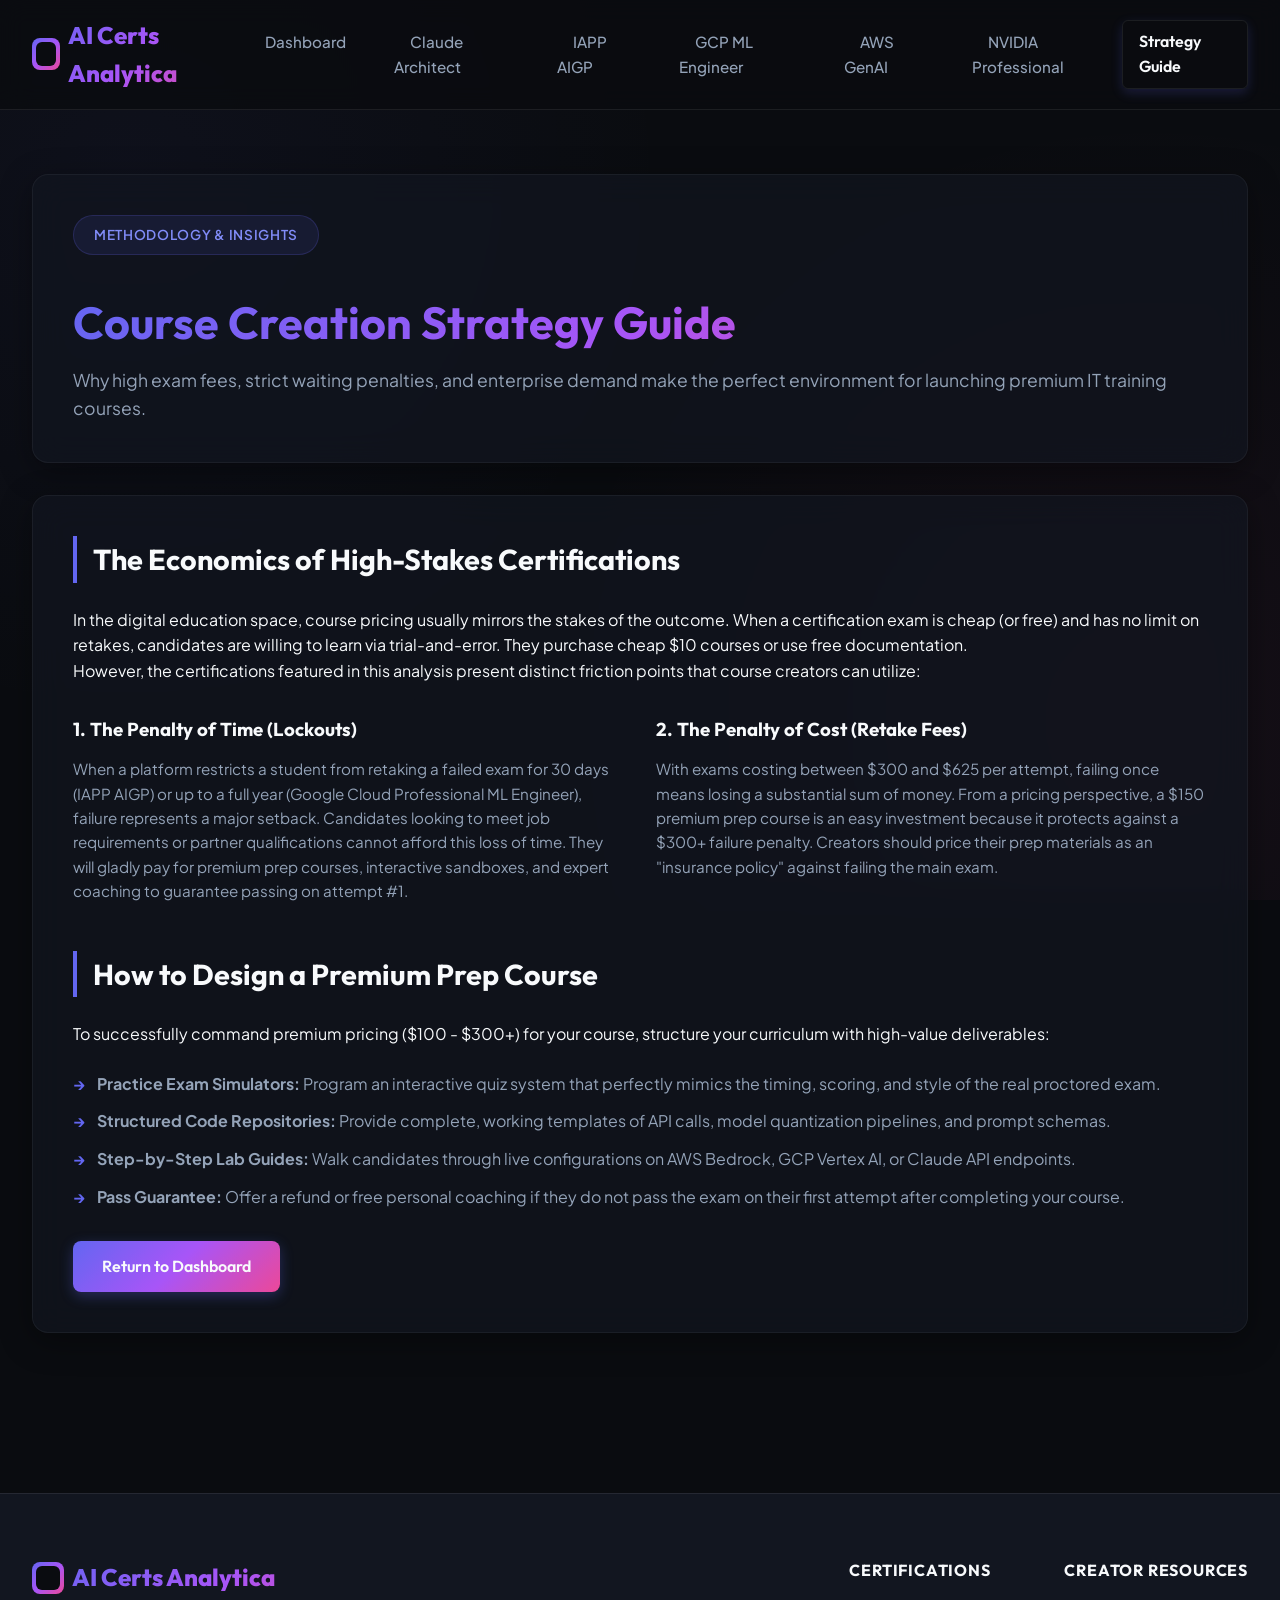
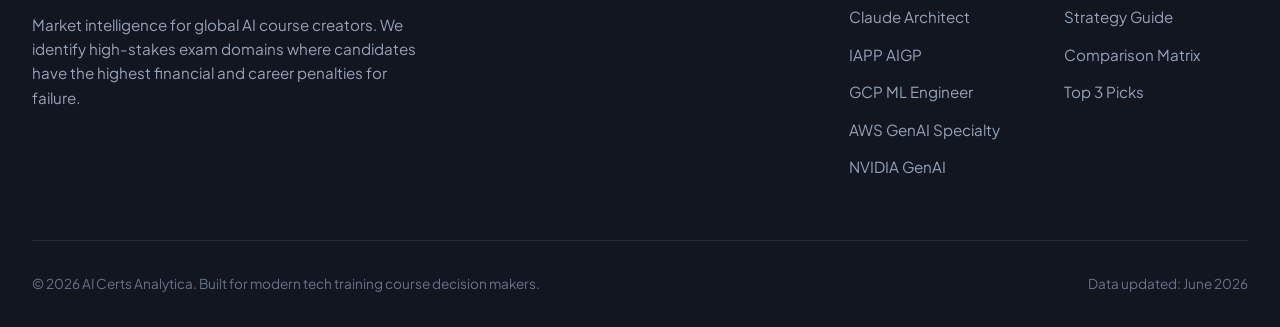
==== about.html @ 6aba5009 "feat: add global AI certifications dashboard, top 3 picks, matrix, and details pages" ====
<!DOCTYPE html>
<html lang="en">
<head>
  <meta charset="UTF-8">
  <meta name="viewport" content="width=device-width, initial-scale=1.0">
  <title>Course Selection Strategy Guide - AI Certifications Analysis</title>
  <meta name="description" content="A comprehensive strategy guide helping content creators select high-value, high-stakes AI certifications.">
  <link rel="stylesheet" href="index.css">
</head>
<body>

  <!-- Navigation -->
  <header>
    <div class="nav-container">
      <a href="index.html" class="logo">
        <span class="logo-icon"></span>
        AI Certs Analytica
      </a>
      <ul class="nav-menu">
        <li><a href="index.html">Dashboard</a></li>
        <li><a href="claude-architect.html">Claude Architect</a></li>
        <li><a href="iapp-aigp.html">IAPP AIGP</a></li>
        <li><a href="google-cloud-ml.html">GCP ML Engineer</a></li>
        <li><a href="aws-generative-ai.html">AWS GenAI</a></li>
        <li><a href="nvidia-ai.html">NVIDIA Professional</a></li>
      </ul>
      <div>
        <a href="about.html" class="btn btn-secondary nav-cta" style="padding: 0.5rem 1rem; border-radius: 6px;">Strategy Guide</a>
      </div>
    </div>
  </header>

  <!-- Page content -->
  <main class="container">
    <div class="glass-card" style="margin-top: 2rem;">
      <span class="hero-tag" style="background: rgba(99, 102, 241, 0.1); border-color: rgba(99, 102, 241, 0.2);">METHODOLOGY & INSIGHTS</span>
      <h1 style="font-family: var(--font-display); font-size: 2.8rem; margin-top: 0.5rem; background: var(--accent-gradient); -webkit-background-clip: text; -webkit-text-fill-color: transparent;">Course Creation Strategy Guide</h1>
      <p style="color: var(--text-secondary); font-size: 1.1rem; margin-top: 0.5rem;">Why high exam fees, strict waiting penalties, and enterprise demand make the perfect environment for launching premium IT training courses.</p>
    </div>

    <!-- Strategy Content -->
    <div class="glass-card">
      <h2 style="font-family: var(--font-display); font-size: 1.8rem; margin-bottom: 1.5rem; border-left: 4px solid var(--accent-color); padding-left: 1rem;">The Economics of High-Stakes Certifications</h2>
      <p>
        In the digital education space, course pricing usually mirrors the stakes of the outcome. 
        When a certification exam is cheap (or free) and has no limit on retakes, candidates are willing to learn via trial-and-error. 
        They purchase cheap $10 courses or use free documentation.
      </p>
      <p>
        However, the certifications featured in this analysis present distinct friction points that course creators can utilize:
      </p>
      
      <div style="display: grid; grid-template-columns: 1fr 1fr; gap: 2rem; margin-top: 2rem; margin-bottom: 2rem;">
        <div>
          <h3 style="font-family: var(--font-display); margin-bottom: 0.75rem; color: var(--text-primary);">1. The Penalty of Time (Lockouts)</h3>
          <p style="color: var(--text-secondary); font-size: 0.95rem;">
            When a platform restricts a student from retaking a failed exam for 30 days (IAPP AIGP) or up to a full year (Google Cloud Professional ML Engineer), failure represents a major setback. 
            Candidates looking to meet job requirements or partner qualifications cannot afford this loss of time. They will gladly pay for premium prep courses, interactive sandboxes, and expert coaching to guarantee passing on attempt #1.
          </p>
        </div>
        <div>
          <h3 style="font-family: var(--font-display); margin-bottom: 0.75rem; color: var(--text-primary);">2. The Penalty of Cost (Retake Fees)</h3>
          <p style="color: var(--text-secondary); font-size: 0.95rem;">
            With exams costing between $300 and $625 per attempt, failing once means losing a substantial sum of money. 
            From a pricing perspective, a $150 premium prep course is an easy investment because it protects against a $300+ failure penalty. 
            Creators should price their prep materials as an "insurance policy" against failing the main exam.
          </p>
        </div>
      </div>

      <h2 style="font-family: var(--font-display); font-size: 1.8rem; margin-bottom: 1.5rem; border-left: 4px solid var(--accent-color); padding-left: 1rem; margin-top: 3rem;">How to Design a Premium Prep Course</h2>
      <p style="margin-bottom: 1.5rem;">To successfully command premium pricing ($100 - $300+) for your course, structure your curriculum with high-value deliverables:</p>
      <ul class="bullet-list" style="margin-bottom: 2rem;">
        <li><strong>Practice Exam Simulators:</strong> Program an interactive quiz system that perfectly mimics the timing, scoring, and style of the real proctored exam.</li>
        <li><strong>Structured Code Repositories:</strong> Provide complete, working templates of API calls, model quantization pipelines, and prompt schemas.</li>
        <li><strong>Step-by-Step Lab Guides:</strong> Walk candidates through live configurations on AWS Bedrock, GCP Vertex AI, or Claude API endpoints.</li>
        <li><strong>Pass Guarantee:</strong> Offer a refund or free personal coaching if they do not pass the exam on their first attempt after completing your course.</li>
      </ul>
      
      <a href="index.html" class="btn btn-primary">Return to Dashboard</a>
    </div>
  </main>

  <!-- Footer -->
  <footer>
    <div class="footer-content">
      <div class="footer-brand">
        <a href="index.html" class="logo">
          <span class="logo-icon"></span>
          AI Certs Analytica
        </a>
        <p>Market intelligence for global AI course creators. We identify high-stakes exam domains where candidates have the highest financial and career penalties for failure.</p>
      </div>
      <div class="footer-links">
        <div class="footer-col">
          <h4>Certifications</h4>
          <ul>
            <li><a href="claude-architect.html">Claude Architect</a></li>
            <li><a href="iapp-aigp.html">IAPP AIGP</a></li>
            <li><a href="google-cloud-ml.html">GCP ML Engineer</a></li>
            <li><a href="aws-generative-ai.html">AWS GenAI Specialty</a></li>
            <li><a href="nvidia-ai.html">NVIDIA GenAI</a></li>
          </ul>
        </div>
        <div class="footer-col">
          <h4>Creator Resources</h4>
          <ul>
            <li><a href="about.html">Strategy Guide</a></li>
            <li><a href="index.html#comparison-matrix">Comparison Matrix</a></li>
            <li><a href="index.html#top-picks">Top 3 Picks</a></li>
          </ul>
        </div>
      </div>
    </div>
    <div class="footer-bottom">
      <p>&copy; 2026 AI Certs Analytica. Built for modern tech training course decision makers.</p>
      <p>Data updated: June 2026</p>
    </div>
  </footer>

</body>
</html>
---- index.css ----
@import url('https://fonts.googleapis.com/css2?family=Outfit:wght@300;400;500;600;700;800&family=Plus+Jakarta+Sans:wght@300;400;500;600;700;800&display=swap');

:root {
  --bg-primary: #0a0c10;
  --bg-secondary: #121620;
  --bg-tertiary: #1a1f2e;
  --accent-color: #6366f1; /* Indigo */
  --accent-glow: rgba(99, 102, 241, 0.15);
  --accent-gradient: linear-gradient(135deg, #6366f1 0%, #a855f7 50%, #ec4899 100%);
  --accent-gradient-hover: linear-gradient(135deg, #4f46e5 0%, #9333ea 50%, #db2777 100%);
  --text-primary: #f8fafc;
  --text-secondary: #94a3b8;
  --text-muted: #64748b;
  --border-color: rgba(255, 255, 255, 0.08);
  --glass-bg: rgba(18, 22, 32, 0.7);
  --glass-border: rgba(255, 255, 255, 0.05);
  --glass-shadow: 0 8px 32px 0 rgba(0, 0, 0, 0.37);
  --success: #10b981;
  --warning: #f59e0b;
  --danger: #ef4444;
  --transition: all 0.3s cubic-bezier(0.4, 0, 0.2, 1);
  --font-display: 'Outfit', sans-serif;
  --font-body: 'Plus Jakarta Sans', sans-serif;
}

* {
  box-sizing: border-box;
  margin: 0;
  padding: 0;
}

body {
  background-color: var(--bg-primary);
  color: var(--text-primary);
  font-family: var(--font-body);
  line-height: 1.6;
  overflow-x: hidden;
  background-image: 
    radial-gradient(circle at 10% 20%, rgba(99, 102, 241, 0.05) 0%, transparent 40%),
    radial-gradient(circle at 90% 80%, rgba(236, 72, 153, 0.05) 0%, transparent 45%);
  background-attachment: fixed;
}

/* Scrollbar styling */
::-webkit-scrollbar {
  width: 8px;
}
::-webkit-scrollbar-track {
  background: var(--bg-primary);
}
::-webkit-scrollbar-thumb {
  background: var(--bg-tertiary);
  border-radius: 4px;
}
::-webkit-scrollbar-thumb:hover {
  background: var(--accent-color);
}

/* Header & Navigation */
header {
  position: sticky;
  top: 0;
  z-index: 100;
  background: rgba(10, 12, 16, 0.8);
  backdrop-filter: blur(12px);
  -webkit-backdrop-filter: blur(12px);
  border-bottom: 1px solid var(--border-color);
}

.nav-container {
  max-width: 1400px;
  margin: 0 auto;
  padding: 1rem 2rem;
  display: flex;
  justify-content: space-between;
  align-items: center;
}

.logo {
  font-family: var(--font-display);
  font-size: 1.5rem;
  font-weight: 800;
  text-decoration: none;
  background: var(--accent-gradient);
  -webkit-background-clip: text;
  -webkit-text-fill-color: transparent;
  display: flex;
  align-items: center;
  gap: 0.5rem;
}

.logo-icon {
  width: 32px;
  height: 32px;
  background: var(--accent-gradient);
  border-radius: 8px;
  display: inline-block;
  position: relative;
}

.logo-icon::before {
  content: '';
  position: absolute;
  top: 4px;
  left: 4px;
  right: 4px;
  bottom: 4px;
  background: var(--bg-primary);
  border-radius: 6px;
}

.nav-menu {
  display: flex;
  gap: 2rem;
  list-style: none;
}

.nav-menu a {
  color: var(--text-secondary);
  text-decoration: none;
  font-weight: 500;
  font-size: 0.95rem;
  transition: var(--transition);
  padding: 0.5rem 1rem;
  border-radius: 8px;
}

.nav-menu a:hover, .nav-menu a.active {
  color: var(--text-primary);
  background: rgba(255, 255, 255, 0.05);
}

.nav-cta {
  background: var(--accent-gradient);
  color: var(--text-primary) !important;
  font-weight: 600 !important;
  box-shadow: 0 4px 12px rgba(99, 102, 241, 0.2);
}

.nav-cta:hover {
  transform: translateY(-2px);
  box-shadow: 0 6px 18px rgba(99, 102, 241, 0.35);
}

/* Layout and Container */
.container {
  max-width: 1400px;
  margin: 0 auto;
  padding: 2rem;
}

/* Hero Section */
.hero {
  text-align: center;
  padding: 4rem 1rem 6rem;
  position: relative;
}

.hero-tag {
  display: inline-block;
  padding: 0.5rem 1.25rem;
  background: rgba(99, 102, 241, 0.1);
  border: 1px solid rgba(99, 102, 241, 0.2);
  border-radius: 99px;
  font-size: 0.85rem;
  font-weight: 600;
  color: #818cf8;
  margin-bottom: 1.5rem;
  text-transform: uppercase;
  letter-spacing: 0.05em;
}

.hero h1 {
  font-family: var(--font-display);
  font-size: 3.5rem;
  font-weight: 800;
  line-height: 1.2;
  margin-bottom: 1.5rem;
  background: var(--accent-gradient);
  -webkit-background-clip: text;
  -webkit-text-fill-color: transparent;
}

.hero p {
  font-size: 1.25rem;
  color: var(--text-secondary);
  max-width: 800px;
  margin: 0 auto 2.5rem;
}

.hero-actions {
  display: flex;
  justify-content: center;
  gap: 1rem;
}

.btn {
  display: inline-block;
  padding: 0.8rem 1.8rem;
  border-radius: 8px;
  font-weight: 600;
  text-decoration: none;
  cursor: pointer;
  transition: var(--transition);
  font-family: var(--font-display);
}

.btn-primary {
  background: var(--accent-gradient);
  color: var(--text-primary);
  border: none;
  box-shadow: 0 4px 14px rgba(99, 102, 241, 0.3);
}

.btn-primary:hover {
  transform: translateY(-2px);
  box-shadow: 0 6px 20px rgba(99, 102, 241, 0.45);
}

.btn-secondary {
  background: transparent;
  color: var(--text-primary);
  border: 1px solid var(--border-color);
}

.btn-secondary:hover {
  background: rgba(255, 255, 255, 0.05);
  border-color: var(--text-secondary);
}

/* Card layout & Glassmorphism */
.glass-card {
  background: var(--glass-bg);
  backdrop-filter: blur(16px);
  -webkit-backdrop-filter: blur(16px);
  border: 1px solid var(--glass-border);
  border-radius: 16px;
  box-shadow: var(--glass-shadow);
  padding: 2.5rem;
  margin-bottom: 2rem;
  position: relative;
  overflow: hidden;
}

.glass-card::before {
  content: '';
  position: absolute;
  top: 0;
  left: 0;
  width: 100%;
  height: 4px;
  background: var(--accent-gradient);
  opacity: 0;
  transition: var(--transition);
}

.glass-card:hover::before {
  opacity: 1;
}

/* Grid System */
.grid-3 {
  display: grid;
  grid-template-columns: repeat(auto-fit, minmax(350px, 1fr));
  gap: 2rem;
  margin-bottom: 3rem;
}

/* Picks section styling */
.pick-badge {
  position: absolute;
  top: 1.5rem;
  right: 1.5rem;
  background: var(--accent-gradient);
  color: var(--text-primary);
  padding: 0.25rem 0.75rem;
  border-radius: 99px;
  font-size: 0.75rem;
  font-weight: 700;
  text-transform: uppercase;
}

.pick-card h3 {
  font-family: var(--font-display);
  font-size: 1.5rem;
  margin-bottom: 1rem;
  display: flex;
  align-items: center;
  gap: 0.75rem;
}

.pick-card h3 i {
  color: #818cf8;
}

.pick-card p {
  color: var(--text-secondary);
  font-size: 0.95rem;
  margin-bottom: 1.5rem;
}

.pick-stats {
  display: grid;
  grid-template-columns: 1fr 1fr;
  gap: 1rem;
  border-top: 1px solid var(--border-color);
  padding-top: 1.25rem;
  margin-bottom: 1.5rem;
}

.pick-stat-item {
  display: flex;
  flex-direction: column;
}

.pick-stat-label {
  font-size: 0.75rem;
  color: var(--text-muted);
  text-transform: uppercase;
}

.pick-stat-val {
  font-size: 1.1rem;
  font-weight: 700;
  color: var(--text-primary);
  font-family: var(--font-display);
}

/* Comparison Matrix Table */
.matrix-wrapper {
  overflow-x: auto;
  border-radius: 12px;
  border: 1px solid var(--border-color);
  background: var(--bg-secondary);
}

.matrix-table {
  width: 100%;
  border-collapse: collapse;
  text-align: left;
  font-size: 0.95rem;
}

.matrix-table th {
  background: var(--bg-tertiary);
  padding: 1.25rem 1.5rem;
  font-family: var(--font-display);
  font-weight: 600;
  color: var(--text-primary);
  border-bottom: 2px solid var(--border-color);
  text-transform: uppercase;
  font-size: 0.8rem;
  letter-spacing: 0.05em;
}

.matrix-table td {
  padding: 1.25rem 1.5rem;
  border-bottom: 1px solid var(--border-color);
  color: var(--text-secondary);
  vertical-align: middle;
}

.matrix-table tbody tr {
  transition: var(--transition);
}

.matrix-table tbody tr:hover {
  background: rgba(255, 255, 255, 0.02);
}

.cert-name {
  font-family: var(--font-display);
  font-weight: 600;
  color: var(--text-primary);
  font-size: 1.1rem;
}

.cert-provider {
  font-size: 0.8rem;
  color: var(--text-muted);
  display: block;
}

.badge-risk {
  display: inline-block;
  padding: 0.25rem 0.6rem;
  border-radius: 4px;
  font-size: 0.75rem;
  font-weight: 700;
  text-transform: uppercase;
}

.badge-risk.high {
  background: rgba(239, 68, 68, 0.1);
  color: #f87171;
  border: 1px solid rgba(239, 68, 68, 0.2);
}

.badge-risk.medium {
  background: rgba(245, 158, 11, 0.1);
  color: #fbbf24;
  border: 1px solid rgba(245, 158, 11, 0.2);
}

.badge-risk.low {
  background: rgba(16, 185, 129, 0.1);
  color: #34d399;
  border: 1px solid rgba(16, 185, 129, 0.2);
}

/* Detail page styles */
.detail-grid {
  display: grid;
  grid-template-columns: 2fr 1fr;
  gap: 3rem;
  margin-top: 2rem;
}

.sidebar-card {
  position: sticky;
  top: 100px;
}

.detail-section {
  margin-bottom: 3rem;
}

.detail-section h2 {
  font-family: var(--font-display);
  font-size: 1.8rem;
  margin-bottom: 1.5rem;
  border-left: 4px solid var(--accent-color);
  padding-left: 1rem;
}

.detail-section p {
  color: var(--text-secondary);
  margin-bottom: 1.25rem;
}

.bullet-list {
  list-style: none;
  margin-bottom: 1.5rem;
}

.bullet-list li {
  position: relative;
  padding-left: 1.5rem;
  margin-bottom: 0.75rem;
  color: var(--text-secondary);
}

.bullet-list li::before {
  content: '→';
  position: absolute;
  left: 0;
  color: var(--accent-color);
  font-weight: bold;
}

/* Footer */
footer {
  border-top: 1px solid var(--border-color);
  background: var(--bg-secondary);
  padding: 4rem 2rem 2rem;
  margin-top: 6rem;
}

.footer-content {
  max-width: 1400px;
  margin: 0 auto;
  display: flex;
  justify-content: space-between;
  flex-wrap: wrap;
  gap: 3rem;
  margin-bottom: 3rem;
}

.footer-brand {
  max-width: 400px;
}

.footer-brand p {
  color: var(--text-secondary);
  margin-top: 1rem;
  font-size: 0.95rem;
}

.footer-links {
  display: flex;
  gap: 4rem;
}

.footer-col h4 {
  font-family: var(--font-display);
  font-size: 1rem;
  margin-bottom: 1.25rem;
  text-transform: uppercase;
  letter-spacing: 0.05em;
}

.footer-col ul {
  list-style: none;
}

.footer-col ul li {
  margin-bottom: 0.75rem;
}

.footer-col ul a {
  color: var(--text-secondary);
  text-decoration: none;
  font-size: 0.95rem;
  transition: var(--transition);
}

.footer-col ul a:hover {
  color: var(--text-primary);
  padding-left: 4px;
}

.footer-bottom {
  max-width: 1400px;
  margin: 0 auto;
  border-top: 1px solid var(--border-color);
  padding-top: 2rem;
  display: flex;
  justify-content: space-between;
  align-items: center;
  color: var(--text-muted);
  font-size: 0.85rem;
}

/* Responsive adjustments */
@media (max-width: 1024px) {
  .detail-grid {
    grid-template-columns: 1fr;
  }
  .sidebar-card {
    position: static;
  }
}

@media (max-width: 768px) {
  .nav-container {
    flex-direction: column;
    gap: 1rem;
  }
  .nav-menu {
    flex-wrap: wrap;
    justify-content: center;
    gap: 1rem;
  }
  .hero h1 {
    font-size: 2.5rem;
  }
  .footer-content {
    flex-direction: column;
  }
  .footer-links {
    flex-direction: column;
    gap: 2rem;
  }
}
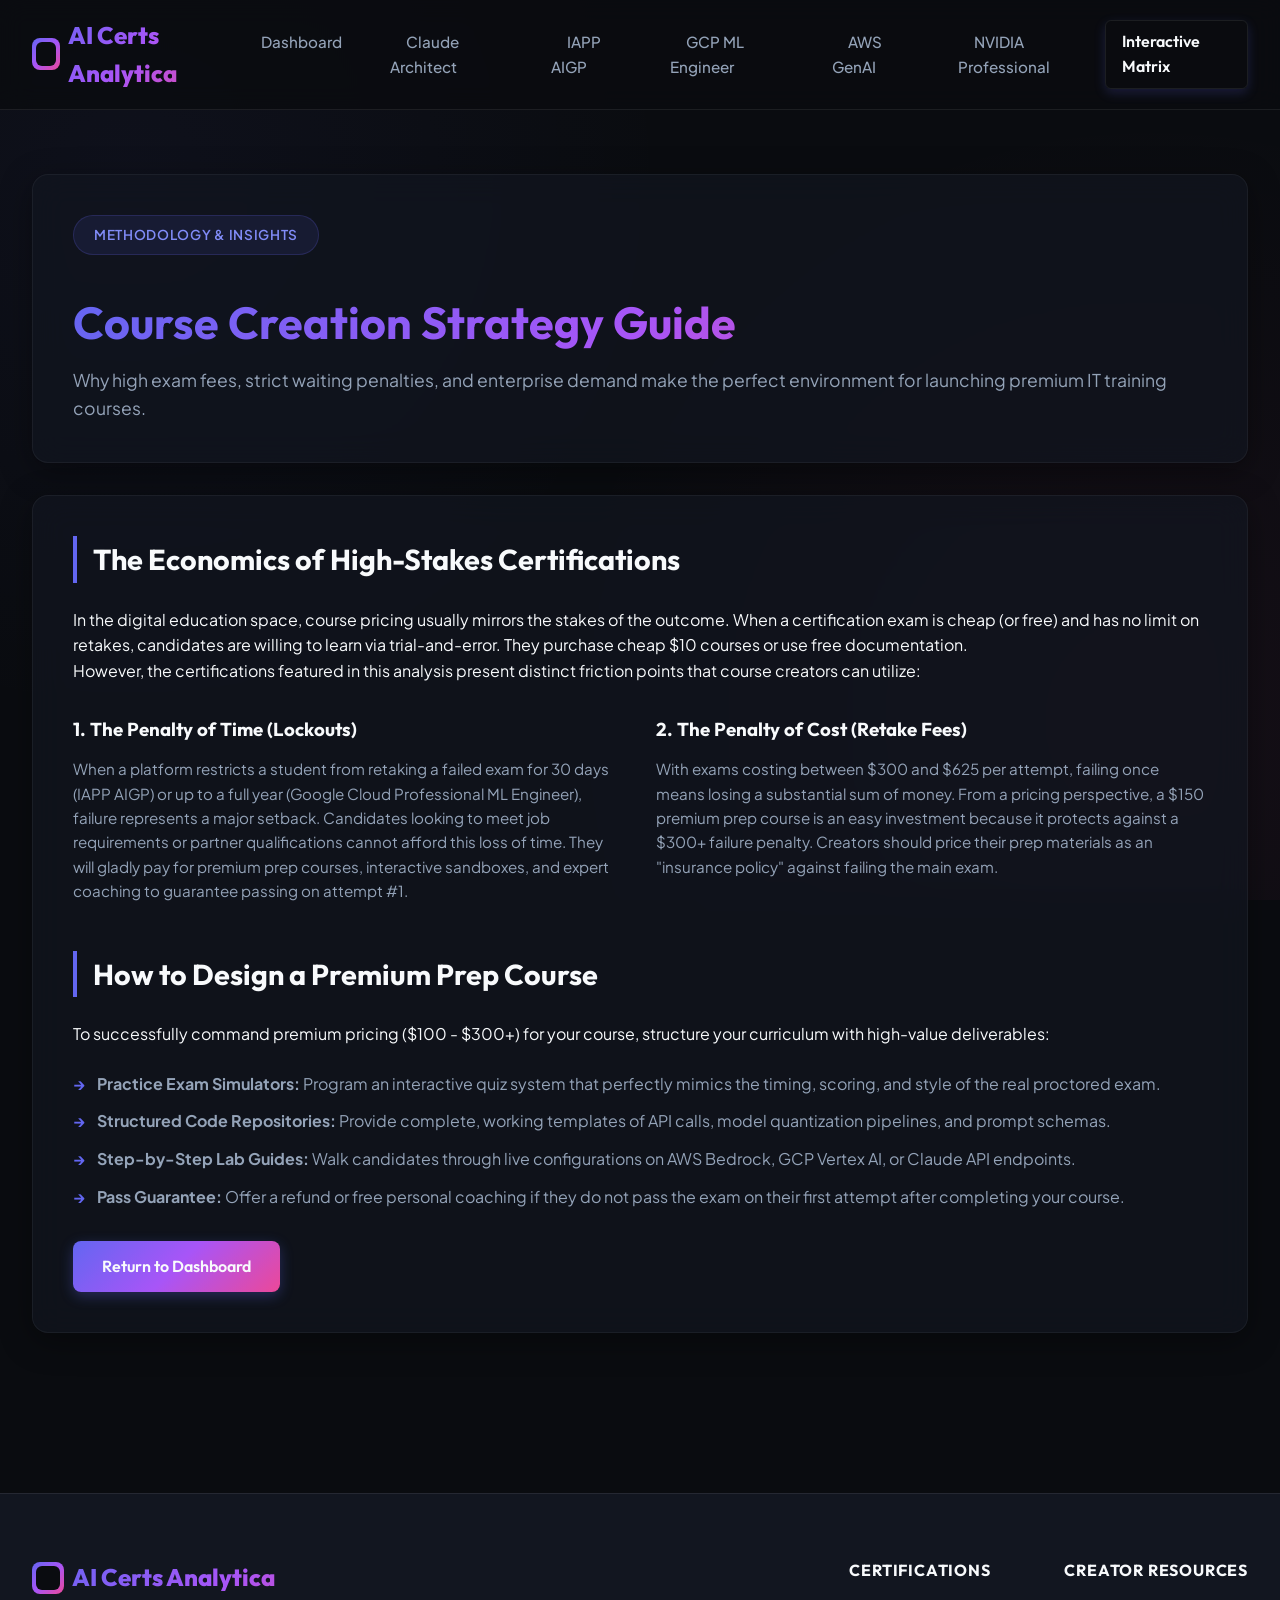
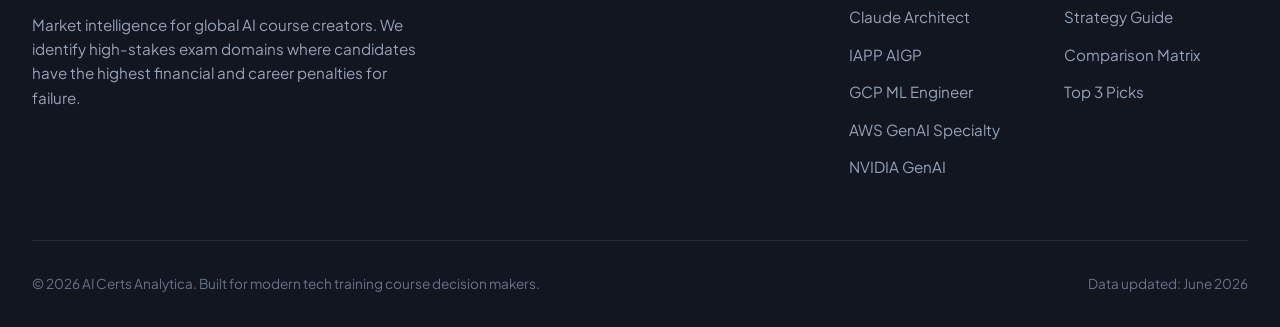
==== commit 764ea719: "feat: add interactive matrix comparison page with filters, sorting, and links" ====
--- a/about.html
+++ b/about.html
@@ -25,7 +25,7 @@
         <li><a href="nvidia-ai.html">NVIDIA Professional</a></li>
       </ul>
       <div>
-        <a href="about.html" class="btn btn-secondary nav-cta" style="padding: 0.5rem 1rem; border-radius: 6px;">Strategy Guide</a>
+        <a href="matrix.html" class="btn btn-secondary nav-cta" style="padding: 0.5rem 1rem; border-radius: 6px;">Interactive Matrix</a>
       </div>
     </div>
   </header>
